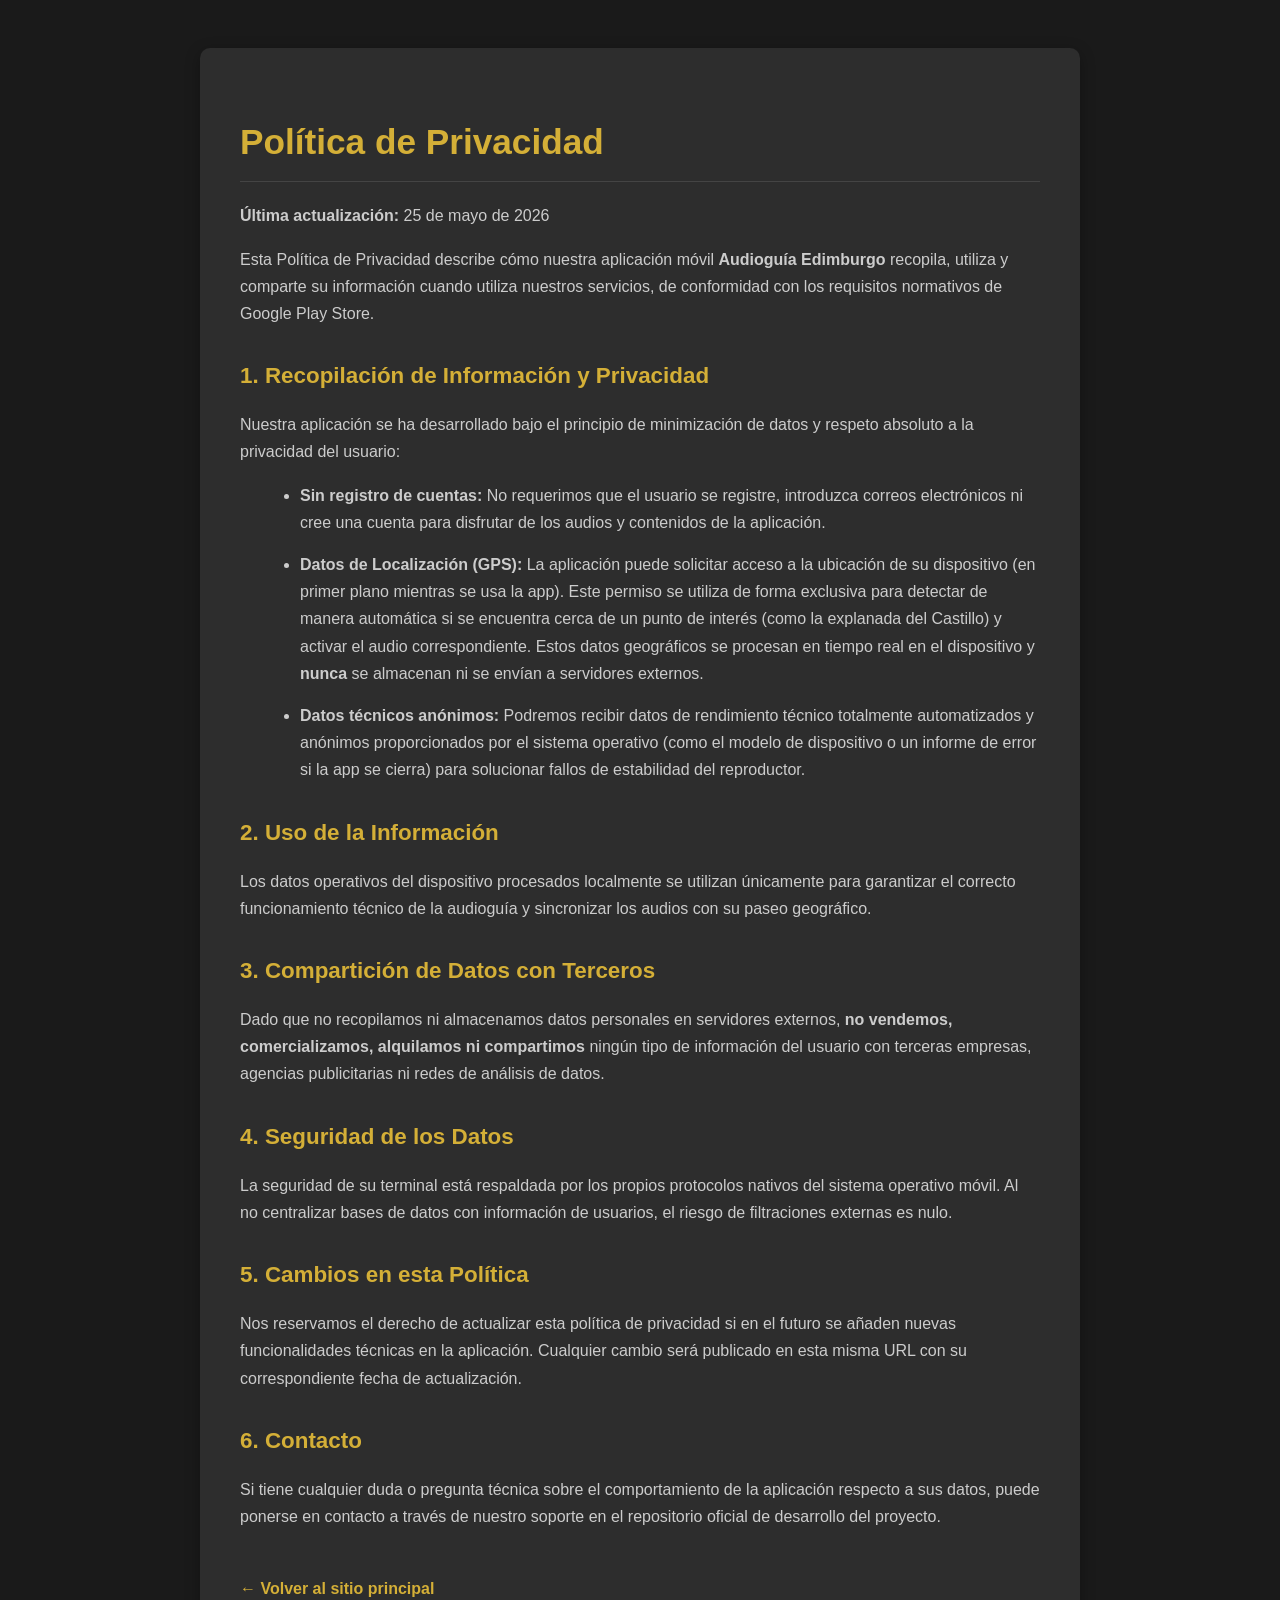
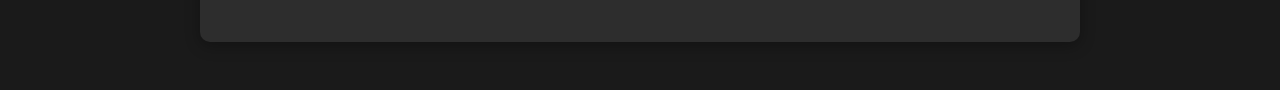
==== privacy.html @ e8ca65e7 "Add privacy policy page for Audioguía Edimburgo This HTML file outlines the privacy policy for the A" ====
<!DOCTYPE html>
<html lang="es">
<head>
    <meta charset="UTF-8">
    <meta name="viewport" content="width=device-width, initial-scale=1.0">
    <title>Política de Privacidad - Audioguía Edimburgo</title>
    <style>
        body {
            background-color: #1a1a1a;
            color: #ffffff;
            font-family: 'Segoe UI', Tahoma, Geneva, Verdana, sans-serif;
            line-height: 1.7;
            padding: 40px 20px;
        }
        .container {
            max-width: 800px;
            margin: 0 auto;
            background-color: #2d2d2d;
            padding: 40px;
            border-radius: 10px;
            box-shadow: 0 4px 15px rgba(0,0,0,0.3);
        }
        h1 {
            color: #d4af37;
            font-size: 2.2rem;
            margin-bottom: 20px;
            border-bottom: 1px solid #444;
            padding-bottom: 10px;
        }
        h2 {
            color: #d4af37;
            font-size: 1.4rem;
            margin-top: 30px;
            margin-bottom: 15px;
        }
        p, li {
            color: #cccccc;
            font-size: 1rem;
            margin-bottom: 15px;
        }
        ul {
            margin-left: 20px;
            margin-bottom: 20px;
        }
        .back-link {
            display: inline-block;
            margin-top: 30px;
            color: #d4af37;
            text-decoration: none;
            font-weight: bold;
        }
        .back-link:hover {
            text-decoration: underline;
        }
    </style>
</head>
<body>

    <div class="container">
        <h1>Política de Privacidad</h1>
        <p><strong>Última actualización:</strong> 25 de mayo de 2026</p>
        
        <p>Esta Política de Privacidad describe cómo nuestra aplicación móvil <strong>Audioguía Edimburgo</strong> recopila, utiliza y comparte su información cuando utiliza nuestros servicios, de conformidad con los requisitos normativos de Google Play Store.</p>

        <h2>1. Recopilación de Información y Privacidad</h2>
        <p>Nuestra aplicación se ha desarrollado bajo el principio de minimización de datos y respeto absoluto a la privacidad del usuario:</p>
        <ul>
            <li><strong>Sin registro de cuentas:</strong> No requerimos que el usuario se registre, introduzca correos electrónicos ni cree una cuenta para disfrutar de los audios y contenidos de la aplicación.</li>
            <li><strong>Datos de Localización (GPS):</strong> La aplicación puede solicitar acceso a la ubicación de su dispositivo (en primer plano mientras se usa la app). Este permiso se utiliza de forma exclusiva para detectar de manera automática si se encuentra cerca de un punto de interés (como la explanada del Castillo) y activar el audio correspondiente. Estos datos geográficos se procesan en tiempo real en el dispositivo y <strong>nunca</strong> se almacenan ni se envían a servidores externos.</li>
            <li><strong>Datos técnicos anónimos:</strong> Podremos recibir datos de rendimiento técnico totalmente automatizados y anónimos proporcionados por el sistema operativo (como el modelo de dispositivo o un informe de error si la app se cierra) para solucionar fallos de estabilidad del reproductor.</li>
        </ul>

        <h2>2. Uso de la Información</h2>
        <p>Los datos operativos del dispositivo procesados localmente se utilizan únicamente para garantizar el correcto funcionamiento técnico de la audioguía y sincronizar los audios con su paseo geográfico.</p>

        <h2>3. Compartición de Datos con Terceros</h2>
        <p>Dado que no recopilamos ni almacenamos datos personales en servidores externos, <strong>no vendemos, comercializamos, alquilamos ni compartimos</strong> ningún tipo de información del usuario con terceras empresas, agencias publicitarias ni redes de análisis de datos.</p>

        <h2>4. Seguridad de los Datos</h2>
        <p>La seguridad de su terminal está respaldada por los propios protocolos nativos del sistema operativo móvil. Al no centralizar bases de datos con información de usuarios, el riesgo de filtraciones externas es nulo.</p>

        <h2>5. Cambios en esta Política</h2>
        <p>Nos reservamos el derecho de actualizar esta política de privacidad si en el futuro se añaden nuevas funcionalidades técnicas en la aplicación. Cualquier cambio será publicado en esta misma URL con su correspondiente fecha de actualización.</p>

        <h2>6. Contacto</h2>
        <p>Si tiene cualquier duda o pregunta técnica sobre el comportamiento de la aplicación respecto a sus datos, puede ponerse en contacto a través de nuestro soporte en el repositorio oficial de desarrollo del proyecto.</p>

        <a href="index.html" class="back-link">&larr; Volver al sitio principal</a>
    </div>

</body>
</html>
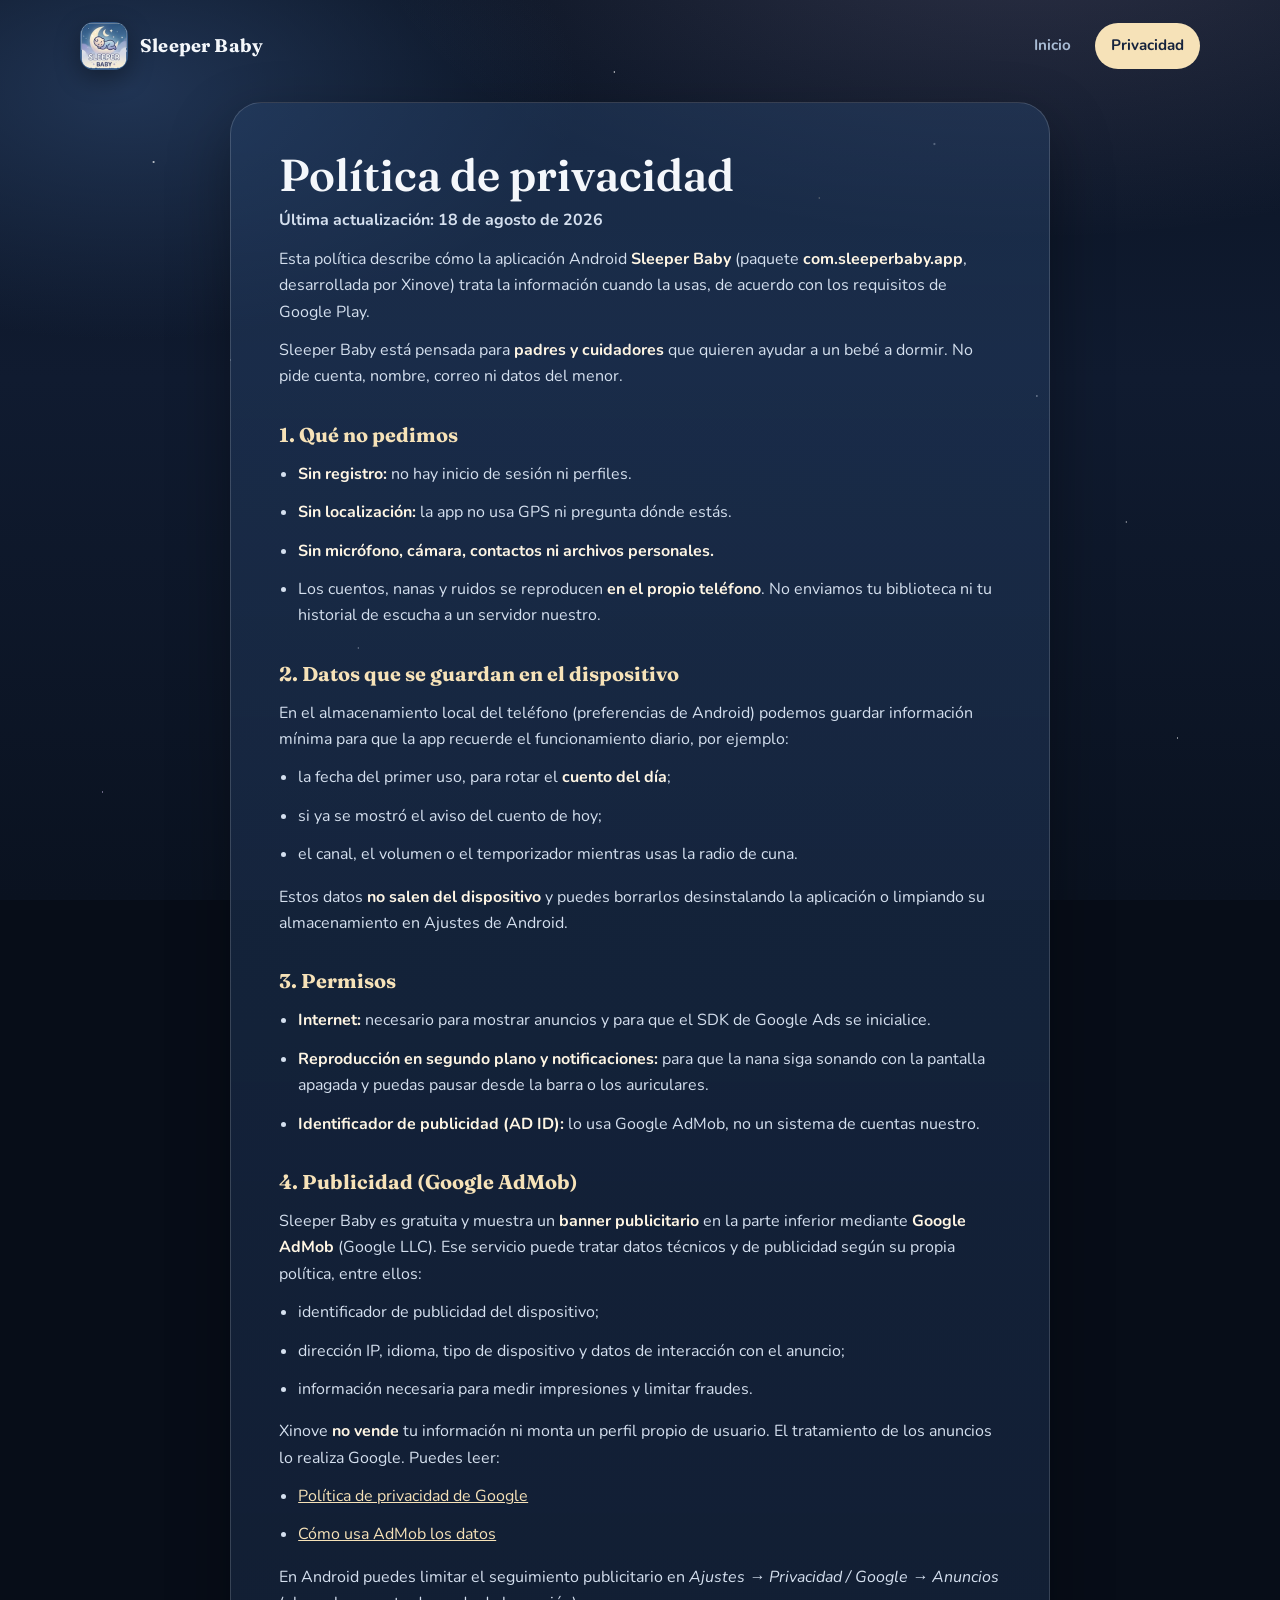
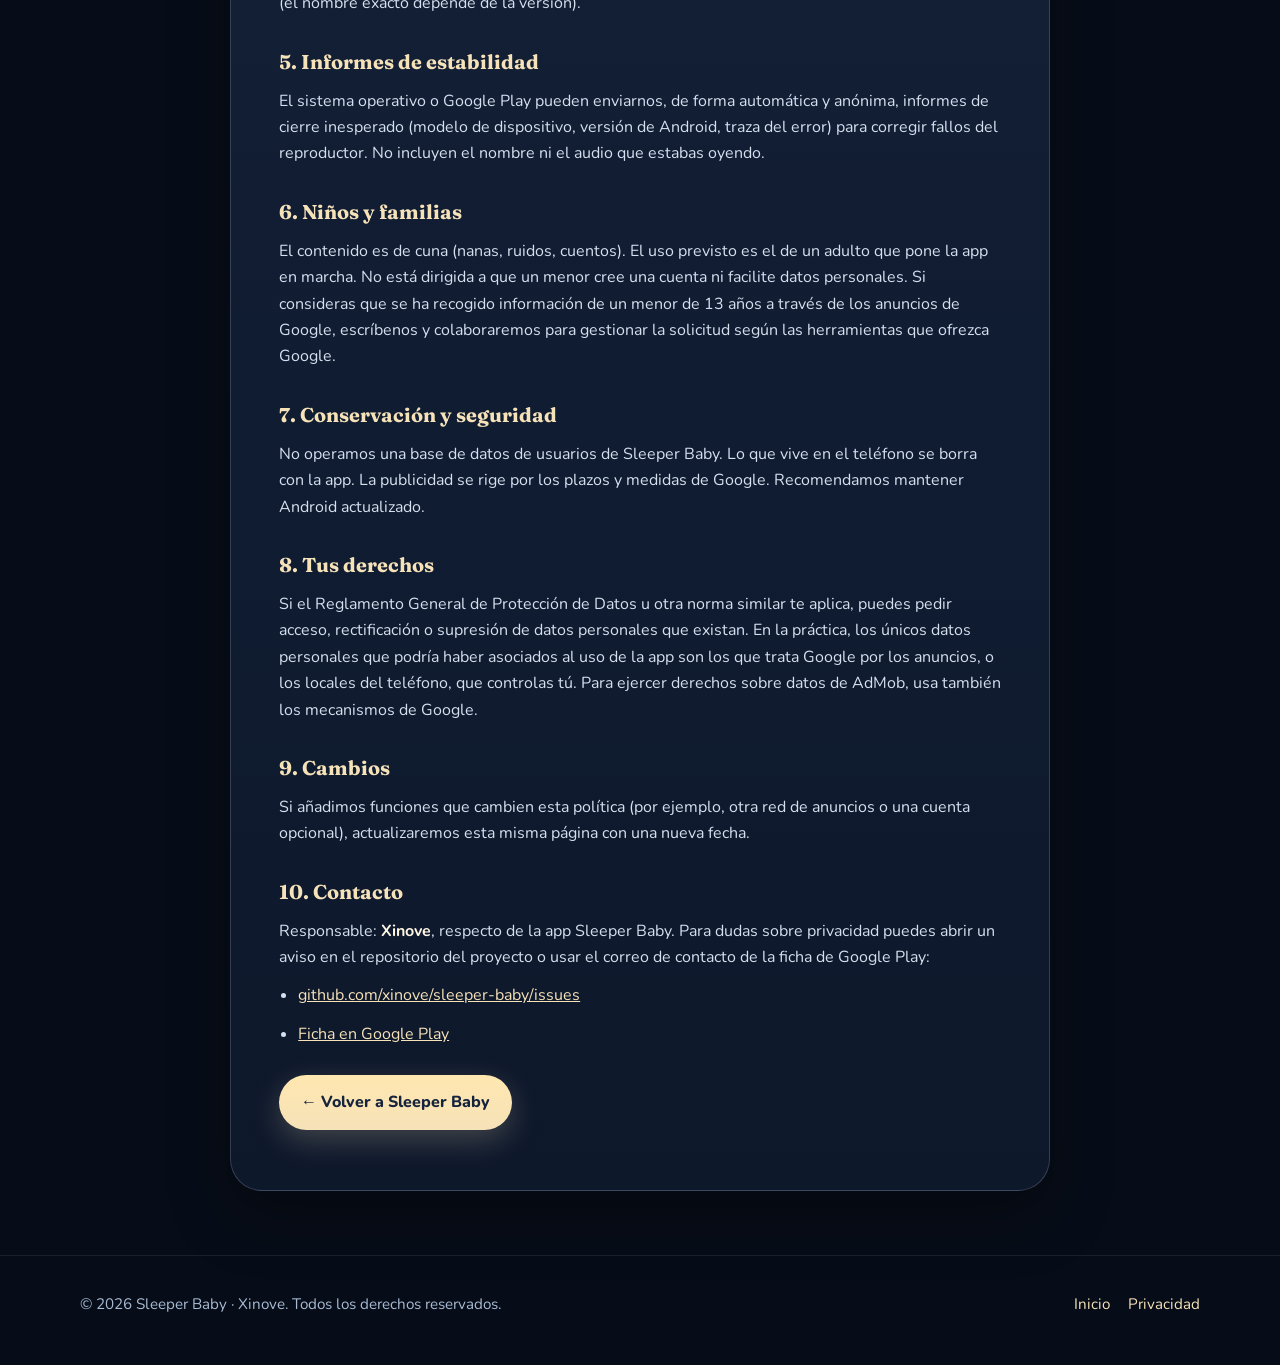
==== commit da854157: "Subimos pagina" ====
--- a/privacy.html
+++ b/privacy.html
@@ -3,90 +3,164 @@
 <head>
     <meta charset="UTF-8">
     <meta name="viewport" content="width=device-width, initial-scale=1.0">
-    <title>Política de Privacidad - Audioguía Edimburgo</title>
-    <style>
-        body {
-            background-color: #1a1a1a;
-            color: #ffffff;
-            font-family: 'Segoe UI', Tahoma, Geneva, Verdana, sans-serif;
-            line-height: 1.7;
-            padding: 40px 20px;
-        }
-        .container {
-            max-width: 800px;
-            margin: 0 auto;
-            background-color: #2d2d2d;
-            padding: 40px;
-            border-radius: 10px;
-            box-shadow: 0 4px 15px rgba(0,0,0,0.3);
-        }
-        h1 {
-            color: #d4af37;
-            font-size: 2.2rem;
-            margin-bottom: 20px;
-            border-bottom: 1px solid #444;
-            padding-bottom: 10px;
-        }
-        h2 {
-            color: #d4af37;
-            font-size: 1.4rem;
-            margin-top: 30px;
-            margin-bottom: 15px;
-        }
-        p, li {
-            color: #cccccc;
-            font-size: 1rem;
-            margin-bottom: 15px;
-        }
-        ul {
-            margin-left: 20px;
-            margin-bottom: 20px;
-        }
-        .back-link {
-            display: inline-block;
-            margin-top: 30px;
-            color: #d4af37;
-            text-decoration: none;
-            font-weight: bold;
-        }
-        .back-link:hover {
-            text-decoration: underline;
-        }
-    </style>
+    <title>Política de privacidad — Sleeper Baby</title>
+    <meta name="description" content="Política de privacidad de la aplicación Android Sleeper Baby, de conformidad con Google Play.">
+    <link rel="icon" href="icon.png" type="image/png">
+    <link rel="preconnect" href="https://fonts.googleapis.com">
+    <link rel="preconnect" href="https://fonts.gstatic.com" crossorigin>
+    <link href="https://fonts.googleapis.com/css2?family=Fraunces:ital,opsz,wght@0,9..144,500;0,9..144,600;1,9..144,500&family=Nunito:wght@500;700;800&display=swap" rel="stylesheet">
+    <link rel="stylesheet" href="styles.css">
 </head>
 <body>
+    <div class="sky" aria-hidden="true"></div>
+    <div class="stars" aria-hidden="true"></div>
+    <div class="stars-2" aria-hidden="true"></div>
 
-    <div class="container">
-        <h1>Política de Privacidad</h1>
-        <p><strong>Última actualización:</strong> 25 de mayo de 2026</p>
-        
-        <p>Esta Política de Privacidad describe cómo nuestra aplicación móvil <strong>Audioguía Edimburgo</strong> recopila, utiliza y comparte su información cuando utiliza nuestros servicios, de conformidad con los requisitos normativos de Google Play Store.</p>
+    <header class="wrap">
+        <nav>
+            <a class="brand" href="index.html">
+                <img src="icon.png" alt="Icono de Sleeper Baby">
+                <strong>Sleeper Baby</strong>
+            </a>
+            <div class="nav-links">
+                <a href="index.html">Inicio</a>
+                <a class="is-active" href="privacy.html">Privacidad</a>
+            </div>
+        </nav>
+    </header>
 
-        <h2>1. Recopilación de Información y Privacidad</h2>
-        <p>Nuestra aplicación se ha desarrollado bajo el principio de minimización de datos y respeto absoluto a la privacidad del usuario:</p>
+    <article class="legal">
+        <h1>Política de privacidad</h1>
+        <p class="meta">Última actualización: 18 de agosto de 2026</p>
+
+        <p>
+            Esta política describe cómo la aplicación Android <strong>Sleeper Baby</strong>
+            (paquete <strong>com.sleeperbaby.app</strong>, desarrollada por Xinove)
+            trata la información cuando la usas, de acuerdo con los requisitos de Google Play.
+        </p>
+        <p>
+            Sleeper Baby está pensada para <strong>padres y cuidadores</strong> que quieren
+            ayudar a un bebé a dormir. No pide cuenta, nombre, correo ni datos del menor.
+        </p>
+
+        <h2>1. Qué no pedimos</h2>
         <ul>
-            <li><strong>Sin registro de cuentas:</strong> No requerimos que el usuario se registre, introduzca correos electrónicos ni cree una cuenta para disfrutar de los audios y contenidos de la aplicación.</li>
-            <li><strong>Datos de Localización (GPS):</strong> La aplicación puede solicitar acceso a la ubicación de su dispositivo (en primer plano mientras se usa la app). Este permiso se utiliza de forma exclusiva para detectar de manera automática si se encuentra cerca de un punto de interés (como la explanada del Castillo) y activar el audio correspondiente. Estos datos geográficos se procesan en tiempo real en el dispositivo y <strong>nunca</strong> se almacenan ni se envían a servidores externos.</li>
-            <li><strong>Datos técnicos anónimos:</strong> Podremos recibir datos de rendimiento técnico totalmente automatizados y anónimos proporcionados por el sistema operativo (como el modelo de dispositivo o un informe de error si la app se cierra) para solucionar fallos de estabilidad del reproductor.</li>
+            <li><strong>Sin registro:</strong> no hay inicio de sesión ni perfiles.</li>
+            <li><strong>Sin localización:</strong> la app no usa GPS ni pregunta dónde estás.</li>
+            <li><strong>Sin micrófono, cámara, contactos ni archivos personales.</strong></li>
+            <li>Los cuentos, nanas y ruidos se reproducen <strong>en el propio teléfono</strong>. No enviamos tu biblioteca ni tu historial de escucha a un servidor nuestro.</li>
         </ul>
 
-        <h2>2. Uso de la Información</h2>
-        <p>Los datos operativos del dispositivo procesados localmente se utilizan únicamente para garantizar el correcto funcionamiento técnico de la audioguía y sincronizar los audios con su paseo geográfico.</p>
+        <h2>2. Datos que se guardan en el dispositivo</h2>
+        <p>
+            En el almacenamiento local del teléfono (preferencias de Android) podemos guardar
+            información mínima para que la app recuerde el funcionamiento diario, por ejemplo:
+        </p>
+        <ul>
+            <li>la fecha del primer uso, para rotar el <strong>cuento del día</strong>;</li>
+            <li>si ya se mostró el aviso del cuento de hoy;</li>
+            <li>el canal, el volumen o el temporizador mientras usas la radio de cuna.</li>
+        </ul>
+        <p>
+            Estos datos <strong>no salen del dispositivo</strong> y puedes borrarlos
+            desinstalando la aplicación o limpiando su almacenamiento en Ajustes de Android.
+        </p>
 
-        <h2>3. Compartición de Datos con Terceros</h2>
-        <p>Dado que no recopilamos ni almacenamos datos personales en servidores externos, <strong>no vendemos, comercializamos, alquilamos ni compartimos</strong> ningún tipo de información del usuario con terceras empresas, agencias publicitarias ni redes de análisis de datos.</p>
+        <h2>3. Permisos</h2>
+        <ul>
+            <li><strong>Internet:</strong> necesario para mostrar anuncios y para que el SDK de Google Ads se inicialice.</li>
+            <li><strong>Reproducción en segundo plano y notificaciones:</strong> para que la nana siga sonando con la pantalla apagada y puedas pausar desde la barra o los auriculares.</li>
+            <li><strong>Identificador de publicidad (AD ID):</strong> lo usa Google AdMob, no un sistema de cuentas nuestro.</li>
+        </ul>
 
-        <h2>4. Seguridad de los Datos</h2>
-        <p>La seguridad de su terminal está respaldada por los propios protocolos nativos del sistema operativo móvil. Al no centralizar bases de datos con información de usuarios, el riesgo de filtraciones externas es nulo.</p>
+        <h2>4. Publicidad (Google AdMob)</h2>
+        <p>
+            Sleeper Baby es gratuita y muestra un <strong>banner publicitario</strong> en la parte inferior
+            mediante <strong>Google AdMob</strong> (Google LLC). Ese servicio puede tratar datos técnicos
+            y de publicidad según su propia política, entre ellos:
+        </p>
+        <ul>
+            <li>identificador de publicidad del dispositivo;</li>
+            <li>dirección IP, idioma, tipo de dispositivo y datos de interacción con el anuncio;</li>
+            <li>información necesaria para medir impresiones y limitar fraudes.</li>
+        </ul>
+        <p>
+            Xinove <strong>no vende</strong> tu información ni monta un perfil propio de usuario.
+            El tratamiento de los anuncios lo realiza Google. Puedes leer:
+        </p>
+        <ul>
+            <li><a href="https://policies.google.com/privacy" rel="noopener noreferrer">Política de privacidad de Google</a></li>
+            <li><a href="https://support.google.com/admob/answer/6128543" rel="noopener noreferrer">Cómo usa AdMob los datos</a></li>
+        </ul>
+        <p>
+            En Android puedes limitar el seguimiento publicitario en
+            <em>Ajustes → Privacidad / Google → Anuncios</em>
+            (el nombre exacto depende de la versión).
+        </p>
 
-        <h2>5. Cambios en esta Política</h2>
-        <p>Nos reservamos el derecho de actualizar esta política de privacidad si en el futuro se añaden nuevas funcionalidades técnicas en la aplicación. Cualquier cambio será publicado en esta misma URL con su correspondiente fecha de actualización.</p>
+        <h2>5. Informes de estabilidad</h2>
+        <p>
+            El sistema operativo o Google Play pueden enviarnos, de forma automática y anónima,
+            informes de cierre inesperado (modelo de dispositivo, versión de Android, traza del error)
+            para corregir fallos del reproductor. No incluyen el nombre ni el audio que estabas oyendo.
+        </p>
 
-        <h2>6. Contacto</h2>
-        <p>Si tiene cualquier duda o pregunta técnica sobre el comportamiento de la aplicación respecto a sus datos, puede ponerse en contacto a través de nuestro soporte en el repositorio oficial de desarrollo del proyecto.</p>
+        <h2>6. Niños y familias</h2>
+        <p>
+            El contenido es de cuna (nanas, ruidos, cuentos). El uso previsto es el de un adulto
+            que pone la app en marcha. No está dirigida a que un menor cree una cuenta ni
+            facilite datos personales. Si consideras que se ha recogido información de un menor
+            de 13 años a través de los anuncios de Google, escríbenos y colaboraremos para
+            gestionar la solicitud según las herramientas que ofrezca Google.
+        </p>
 
-        <a href="index.html" class="back-link">&larr; Volver al sitio principal</a>
-    </div>
+        <h2>7. Conservación y seguridad</h2>
+        <p>
+            No operamos una base de datos de usuarios de Sleeper Baby. Lo que vive en el teléfono
+            se borra con la app. La publicidad se rige por los plazos y medidas de Google.
+            Recomendamos mantener Android actualizado.
+        </p>
 
+        <h2>8. Tus derechos</h2>
+        <p>
+            Si el Reglamento General de Protección de Datos u otra norma similar te aplica,
+            puedes pedir acceso, rectificación o supresión de datos personales que existan.
+            En la práctica, los únicos datos personales que podría haber asociados al uso de
+            la app son los que trata Google por los anuncios, o los locales del teléfono,
+            que controlas tú. Para ejercer derechos sobre datos de AdMob, usa también los
+            mecanismos de Google.
+        </p>
+
+        <h2>9. Cambios</h2>
+        <p>
+            Si añadimos funciones que cambien esta política (por ejemplo, otra red de anuncios
+            o una cuenta opcional), actualizaremos esta misma página con una nueva fecha.
+        </p>
+
+        <h2>10. Contacto</h2>
+        <p>
+            Responsable: <strong>Xinove</strong>, respecto de la app Sleeper Baby.
+            Para dudas sobre privacidad puedes abrir un aviso en el repositorio del proyecto
+            o usar el correo de contacto de la ficha de Google Play:
+        </p>
+        <ul>
+            <li><a href="https://github.com/xinove/sleeper-baby/issues">github.com/xinove/sleeper-baby/issues</a></li>
+            <li><a href="https://play.google.com/store/apps/details?id=com.sleeperbaby.app">Ficha en Google Play</a></li>
+        </ul>
+
+        <p style="margin-top: 28px;">
+            <a class="btn" href="index.html">← Volver a Sleeper Baby</a>
+        </p>
+    </article>
+
+    <footer>
+        <div class="wrap footer-row">
+            <p>&copy; 2026 Sleeper Baby · Xinove. Todos los derechos reservados.</p>
+            <p>
+                <a href="index.html">Inicio</a>
+                <a href="privacy.html">Privacidad</a>
+            </p>
+        </div>
+    </footer>
 </body>
 </html>
--- a/styles.css
+++ b/styles.css
@@ -0,0 +1,468 @@
+:root {
+    --sky: #070d18;
+    --navy: #101b30;
+    --mid: #1c2f4c;
+    --horizon: #243a5c;
+    --gold: #f6e2b8;
+    --gold-hot: #ffe7b0;
+    --peach: #fff6e4;
+    --lavender: #cdbbe8;
+    --mist: #f4f7fb;
+    --mute: #a8bbd4;
+    --ink: #15233d;
+    --glass: rgba(255, 255, 255, 0.07);
+    --glass-border: rgba(255, 255, 255, 0.16);
+    --shadow: 0 24px 60px rgba(0, 0, 0, 0.35);
+    --radius: 28px;
+}
+
+* {
+    margin: 0;
+    padding: 0;
+    box-sizing: border-box;
+}
+
+html {
+    scroll-behavior: smooth;
+}
+
+body {
+    font-family: "Nunito", "Segoe UI", sans-serif;
+    background: var(--sky);
+    color: var(--mist);
+    line-height: 1.65;
+    min-height: 100vh;
+    overflow-x: hidden;
+}
+
+img {
+    max-width: 100%;
+    display: block;
+}
+
+a {
+    color: var(--gold);
+}
+
+.sky {
+    position: fixed;
+    inset: 0;
+    z-index: -2;
+    background:
+        radial-gradient(1200px 600px at 80% -10%, rgba(205, 187, 232, 0.18), transparent 55%),
+        radial-gradient(900px 500px at 10% 10%, rgba(36, 58, 92, 0.85), transparent 50%),
+        linear-gradient(180deg, #0b1424 0%, #101b30 42%, #0a1220 100%);
+}
+
+.stars,
+.stars-2 {
+    position: fixed;
+    inset: 0;
+    z-index: -1;
+    pointer-events: none;
+    background-repeat: repeat;
+}
+
+.stars {
+    background-image:
+        radial-gradient(1.5px 1.5px at 12% 18%, #fff, transparent),
+        radial-gradient(1.2px 1.2px at 28% 72%, #fff, transparent),
+        radial-gradient(1px 1px at 64% 22%, #f6e2b8, transparent),
+        radial-gradient(1.4px 1.4px at 81% 44%, #fff, transparent),
+        radial-gradient(1px 1px at 8% 88%, #cdbbe8, transparent),
+        radial-gradient(1.2px 1.2px at 48% 8%, #fff, transparent),
+        radial-gradient(1px 1px at 92% 82%, #fff, transparent);
+    animation: twinkle 7s ease-in-out infinite;
+}
+
+.stars-2 {
+    background-image:
+        radial-gradient(1px 1px at 18% 40%, #fff, transparent),
+        radial-gradient(1.6px 1.6px at 73% 16%, #fff, transparent),
+        radial-gradient(1px 1px at 41% 61%, #f6e2b8, transparent),
+        radial-gradient(1.2px 1.2px at 88% 58%, #fff, transparent);
+    opacity: 0.7;
+    animation: twinkle 11s ease-in-out infinite reverse;
+}
+
+@keyframes twinkle {
+    0%, 100% { opacity: 0.55; }
+    50% { opacity: 1; }
+}
+
+.wrap {
+    width: min(1120px, calc(100% - 32px));
+    margin: 0 auto;
+}
+
+nav {
+    display: flex;
+    align-items: center;
+    justify-content: space-between;
+    padding: 22px 0 8px;
+    gap: 16px;
+}
+
+.brand {
+    display: flex;
+    align-items: center;
+    gap: 12px;
+    text-decoration: none;
+    color: var(--mist);
+}
+
+.brand img {
+    width: 48px;
+    height: 48px;
+    border-radius: 14px;
+    box-shadow: 0 8px 24px rgba(0, 0, 0, 0.35);
+}
+
+.brand strong {
+    font-family: "Fraunces", Georgia, serif;
+    font-size: 1.15rem;
+    letter-spacing: 0.01em;
+}
+
+.nav-links {
+    display: flex;
+    gap: 8px;
+    align-items: center;
+}
+
+.nav-links a {
+    text-decoration: none;
+    color: var(--mute);
+    font-weight: 700;
+    font-size: 0.95rem;
+    padding: 10px 16px;
+    border-radius: 999px;
+}
+
+.nav-links a:hover,
+.nav-links a.is-active {
+    color: var(--ink);
+    background: var(--gold);
+}
+
+.hero {
+    display: grid;
+    grid-template-columns: 1.1fr 0.9fr;
+    gap: 48px;
+    align-items: center;
+    padding: 48px 0 72px;
+}
+
+.eyebrow {
+    display: inline-flex;
+    align-items: center;
+    gap: 8px;
+    color: var(--gold);
+    font-weight: 800;
+    letter-spacing: 0.14em;
+    text-transform: uppercase;
+    font-size: 0.72rem;
+    margin-bottom: 16px;
+}
+
+h1 {
+    font-family: "Fraunces", Georgia, serif;
+    font-size: clamp(2.4rem, 5vw, 4.2rem);
+    line-height: 1.08;
+    font-weight: 600;
+    margin-bottom: 18px;
+}
+
+h1 em {
+    font-style: italic;
+    color: var(--gold);
+}
+
+.lead {
+    font-size: 1.15rem;
+    color: var(--mute);
+    max-width: 38rem;
+    margin-bottom: 28px;
+}
+
+.cta-row {
+    display: flex;
+    flex-wrap: wrap;
+    gap: 12px;
+    align-items: center;
+}
+
+.btn {
+    display: inline-flex;
+    align-items: center;
+    justify-content: center;
+    gap: 10px;
+    background: linear-gradient(180deg, var(--gold-hot), var(--gold));
+    color: var(--ink);
+    text-decoration: none;
+    font-weight: 800;
+    padding: 14px 22px;
+    border-radius: 999px;
+    box-shadow: 0 10px 30px rgba(246, 226, 184, 0.22);
+    transition: transform 0.2s ease, box-shadow 0.2s ease;
+}
+
+.btn:hover {
+    transform: translateY(-2px);
+    box-shadow: 0 16px 36px rgba(246, 226, 184, 0.32);
+}
+
+.btn-ghost {
+    background: transparent;
+    color: var(--mist);
+    border: 1px solid var(--glass-border);
+    box-shadow: none;
+}
+
+.hero-art {
+    position: relative;
+    display: grid;
+    place-items: center;
+    min-height: 420px;
+}
+
+.moon {
+    width: 280px;
+    height: 280px;
+    border-radius: 50%;
+    background:
+        radial-gradient(circle at 32% 30%, #fff6e4 0%, #f6e2b8 28%, #e8c98a 70%);
+    box-shadow:
+        0 0 0 18px rgba(246, 226, 184, 0.08),
+        0 0 80px rgba(246, 226, 184, 0.28);
+    position: relative;
+}
+
+.moon::after {
+    content: "";
+    position: absolute;
+    width: 38px;
+    height: 38px;
+    border-radius: 50%;
+    background: rgba(180, 140, 80, 0.18);
+    top: 70px;
+    left: 88px;
+    box-shadow: 70px 40px 0 8px rgba(180, 140, 80, 0.12);
+}
+
+.hero-icon {
+    position: absolute;
+    width: min(300px, 78%);
+    border-radius: 72px;
+    box-shadow:
+        0 28px 50px rgba(0, 0, 0, 0.45),
+        0 0 0 10px rgba(255, 255, 255, 0.08);
+    animation: float 5.5s ease-in-out infinite;
+}
+
+@keyframes float {
+    0%, 100% { transform: translateY(8px); }
+    50% { transform: translateY(-10px); }
+}
+
+section {
+    padding: 24px 0 72px;
+}
+
+.section-kicker {
+    color: var(--lavender);
+    font-weight: 800;
+    letter-spacing: 0.12em;
+    text-transform: uppercase;
+    font-size: 0.75rem;
+    margin-bottom: 10px;
+}
+
+h2 {
+    font-family: "Fraunces", Georgia, serif;
+    font-size: clamp(1.8rem, 3vw, 2.5rem);
+    margin-bottom: 12px;
+}
+
+.section-desc {
+    color: var(--mute);
+    max-width: 40rem;
+    margin-bottom: 32px;
+}
+
+.grid {
+    display: grid;
+    grid-template-columns: repeat(3, 1fr);
+    gap: 18px;
+}
+
+.card {
+    background: linear-gradient(180deg, rgba(38, 65, 104, 0.55), rgba(16, 27, 48, 0.7));
+    border: 1px solid var(--glass-border);
+    border-radius: var(--radius);
+    padding: 26px;
+    box-shadow: var(--shadow);
+    backdrop-filter: blur(12px);
+    min-height: 210px;
+}
+
+.card .emoji {
+    font-size: 1.6rem;
+    margin-bottom: 14px;
+}
+
+.card h3 {
+    font-family: "Fraunces", Georgia, serif;
+    font-size: 1.25rem;
+    margin-bottom: 8px;
+}
+
+.card p {
+    color: var(--mute);
+    font-size: 0.98rem;
+}
+
+.pill-row {
+    display: flex;
+    flex-wrap: wrap;
+    gap: 8px;
+    margin-top: 16px;
+}
+
+.pill {
+    background: rgba(255, 255, 255, 0.08);
+    border: 1px solid var(--glass-border);
+    color: var(--peach);
+    font-size: 0.82rem;
+    font-weight: 700;
+    padding: 6px 12px;
+    border-radius: 999px;
+}
+
+.night-panel {
+    display: grid;
+    grid-template-columns: 1fr 1fr;
+    gap: 28px;
+    align-items: center;
+    background: linear-gradient(135deg, rgba(36, 58, 92, 0.7), rgba(16, 27, 48, 0.85));
+    border: 1px solid var(--glass-border);
+    border-radius: 36px;
+    padding: 36px;
+    box-shadow: var(--shadow);
+}
+
+.checklist {
+    list-style: none;
+    display: grid;
+    gap: 12px;
+    color: var(--mute);
+}
+
+.checklist li {
+    display: grid;
+    grid-template-columns: 22px 1fr;
+    gap: 10px;
+}
+
+.checklist li::before {
+    content: "✦";
+    color: var(--gold);
+}
+
+footer {
+    border-top: 1px solid rgba(255, 255, 255, 0.08);
+    padding: 36px 0 48px;
+    color: var(--mute);
+    font-size: 0.95rem;
+}
+
+.footer-row {
+    display: flex;
+    justify-content: space-between;
+    gap: 16px;
+    flex-wrap: wrap;
+    align-items: center;
+}
+
+footer a {
+    text-decoration: none;
+    margin-left: 14px;
+}
+
+footer a:hover {
+    text-decoration: underline;
+}
+
+.legal {
+    width: min(820px, calc(100% - 32px));
+    margin: 24px auto 64px;
+    background: linear-gradient(180deg, rgba(38, 65, 104, 0.5), rgba(16, 27, 48, 0.82));
+    border: 1px solid var(--glass-border);
+    border-radius: 32px;
+    padding: clamp(28px, 4vw, 48px);
+    box-shadow: var(--shadow);
+}
+
+.legal h1 {
+    font-size: clamp(2rem, 4vw, 2.8rem);
+    margin-bottom: 8px;
+}
+
+.meta {
+    color: var(--gold);
+    font-weight: 700;
+    margin-bottom: 22px;
+}
+
+.legal h2 {
+    font-size: 1.25rem;
+    color: var(--gold);
+    margin: 28px 0 10px;
+}
+
+.legal p,
+.legal li {
+    color: #d5e0ef;
+    margin-bottom: 12px;
+}
+
+.legal ul {
+    margin: 0 0 16px 1.2rem;
+}
+
+.legal strong {
+    color: var(--peach);
+}
+
+@media (max-width: 900px) {
+    .hero,
+    .night-panel,
+    .grid {
+        grid-template-columns: 1fr;
+    }
+
+    .hero {
+        padding-top: 24px;
+        text-align: center;
+    }
+
+    .lead,
+    .section-desc {
+        margin-left: auto;
+        margin-right: auto;
+    }
+
+    .cta-row {
+        justify-content: center;
+    }
+
+    .hero-art {
+        min-height: 320px;
+        order: -1;
+    }
+
+    .moon {
+        width: 210px;
+        height: 210px;
+    }
+}
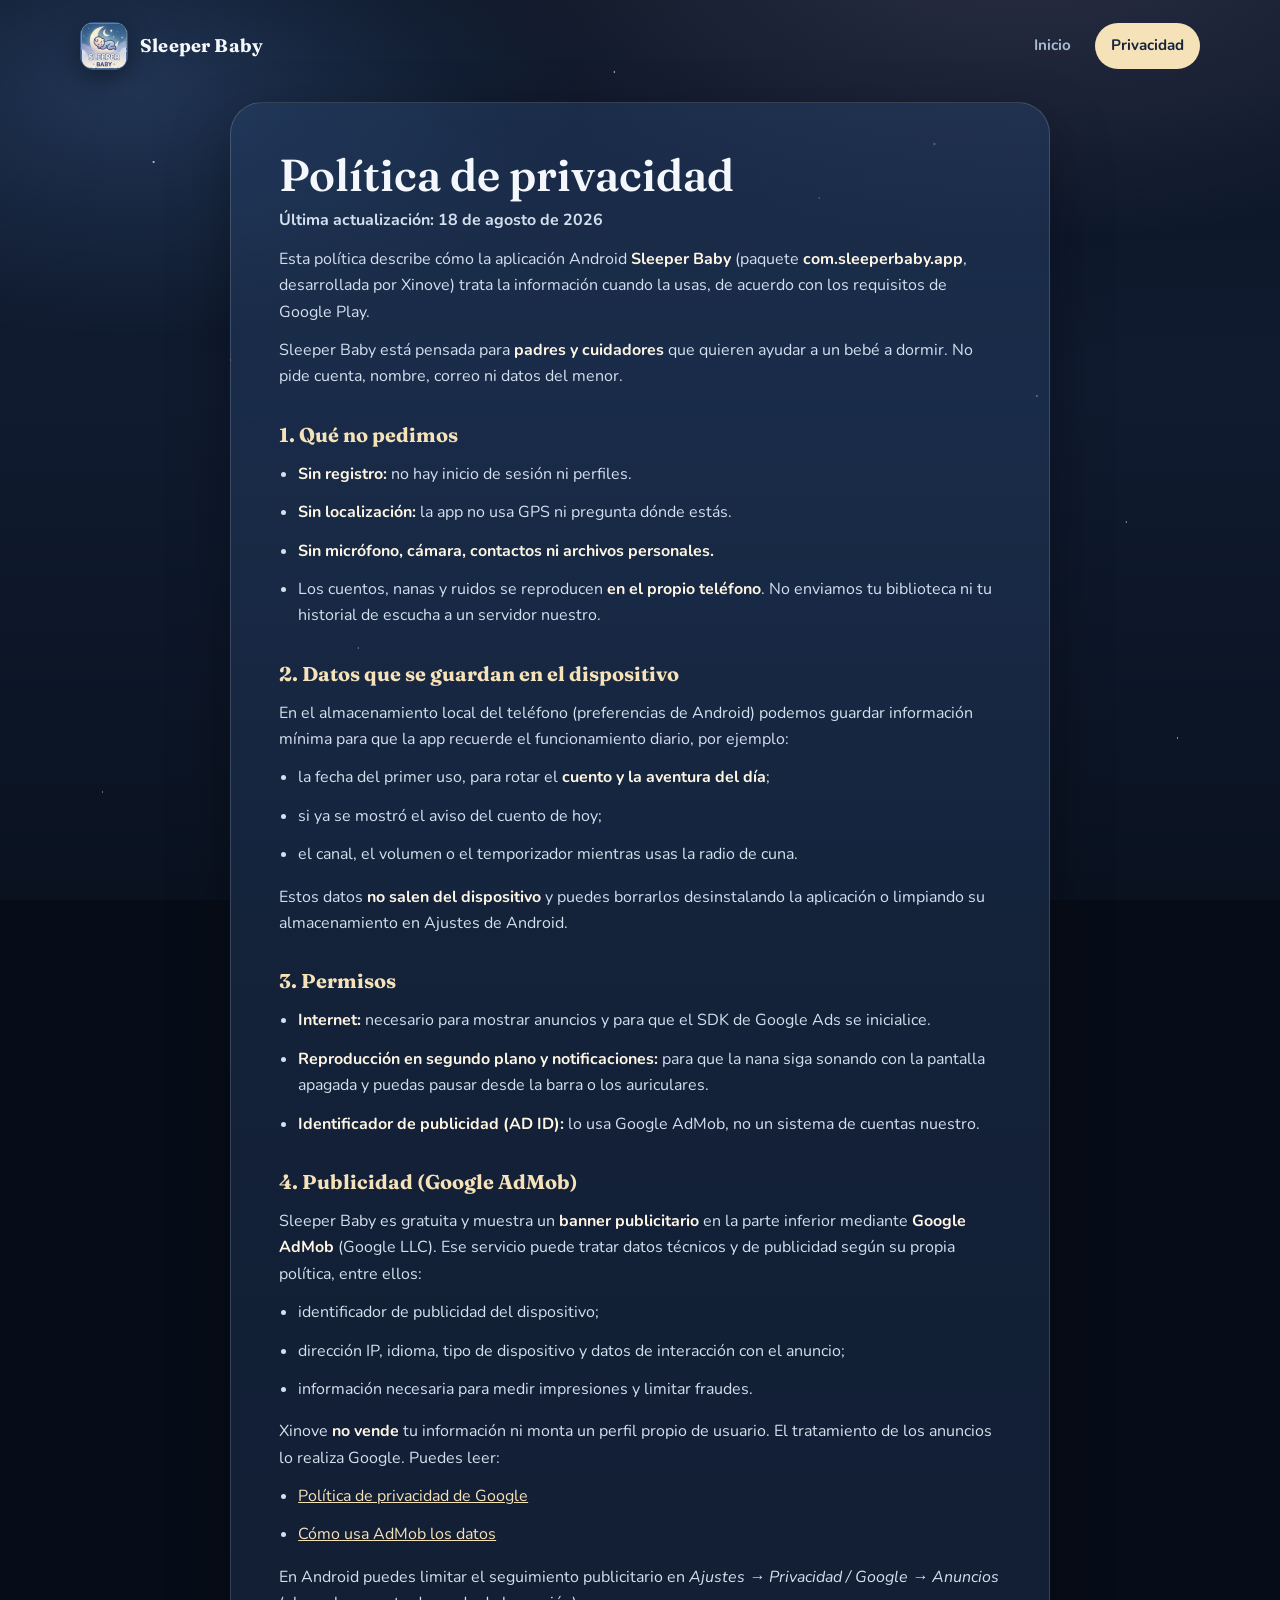
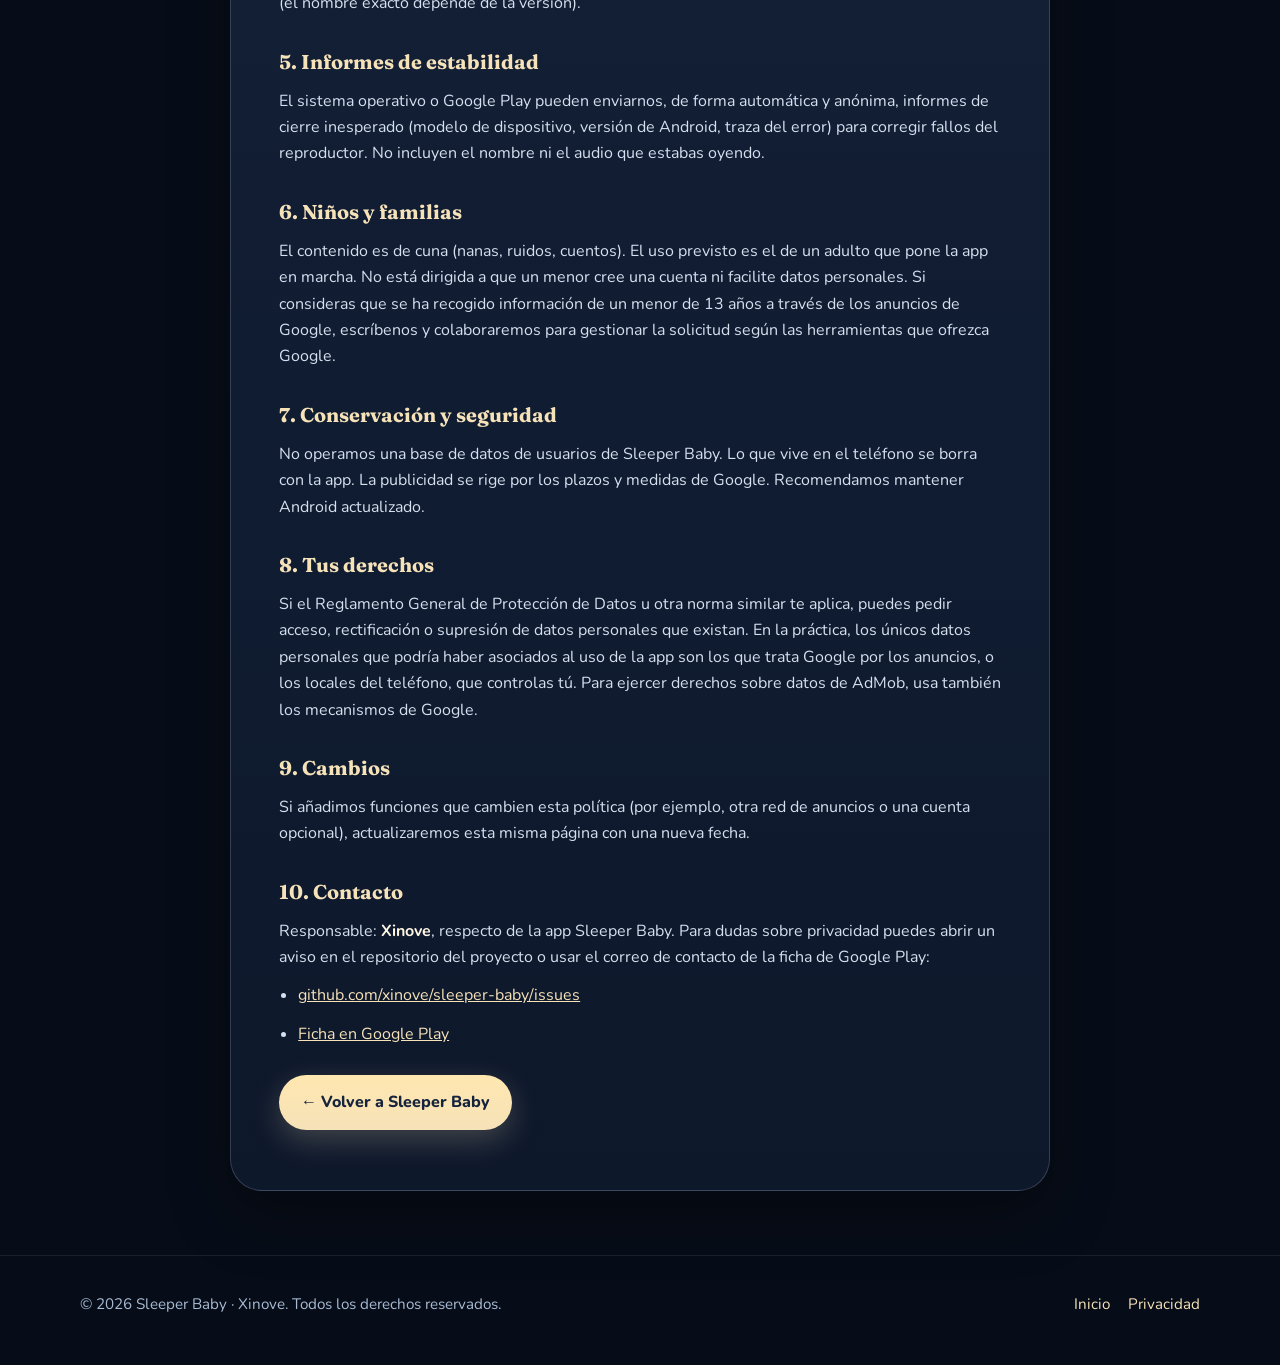
==== commit cc02aee4: "version1.1" ====
--- a/privacy.html
+++ b/privacy.html
@@ -57,7 +57,7 @@
             información mínima para que la app recuerde el funcionamiento diario, por ejemplo:
         </p>
         <ul>
-            <li>la fecha del primer uso, para rotar el <strong>cuento del día</strong>;</li>
+            <li>la fecha del primer uso, para rotar el <strong>cuento y la aventura del día</strong>;</li>
             <li>si ya se mostró el aviso del cuento de hoy;</li>
             <li>el canal, el volumen o el temporizador mientras usas la radio de cuna.</li>
         </ul>
@@ -89,8 +89,8 @@
             El tratamiento de los anuncios lo realiza Google. Puedes leer:
         </p>
         <ul>
-            <li><a href="https://policies.google.com/privacy" rel="noopener noreferrer">Política de privacidad de Google</a></li>
-            <li><a href="https://support.google.com/admob/answer/6128543" rel="noopener noreferrer">Cómo usa AdMob los datos</a></li>
+            <li><a href="https://policies.google.com/privacy" target="_blank" rel="noopener noreferrer">Política de privacidad de Google</a></li>
+            <li><a href="https://support.google.com/admob/answer/6128543" target="_blank" rel="noopener noreferrer">Cómo usa AdMob los datos</a></li>
         </ul>
         <p>
             En Android puedes limitar el seguimiento publicitario en
@@ -144,8 +144,8 @@
             o usar el correo de contacto de la ficha de Google Play:
         </p>
         <ul>
-            <li><a href="https://github.com/xinove/sleeper-baby/issues">github.com/xinove/sleeper-baby/issues</a></li>
-            <li><a href="https://play.google.com/store/apps/details?id=com.sleeperbaby.app">Ficha en Google Play</a></li>
+            <li><a href="https://github.com/xinove/sleeper-baby/issues" target="_blank" rel="noopener noreferrer">github.com/xinove/sleeper-baby/issues</a></li>
+            <li><a href="https://play.google.com/store/apps/details?id=com.sleeperbaby.app" target="_blank" rel="noopener noreferrer">Ficha en Google Play</a></li>
         </ul>
 
         <p style="margin-top: 28px;">
